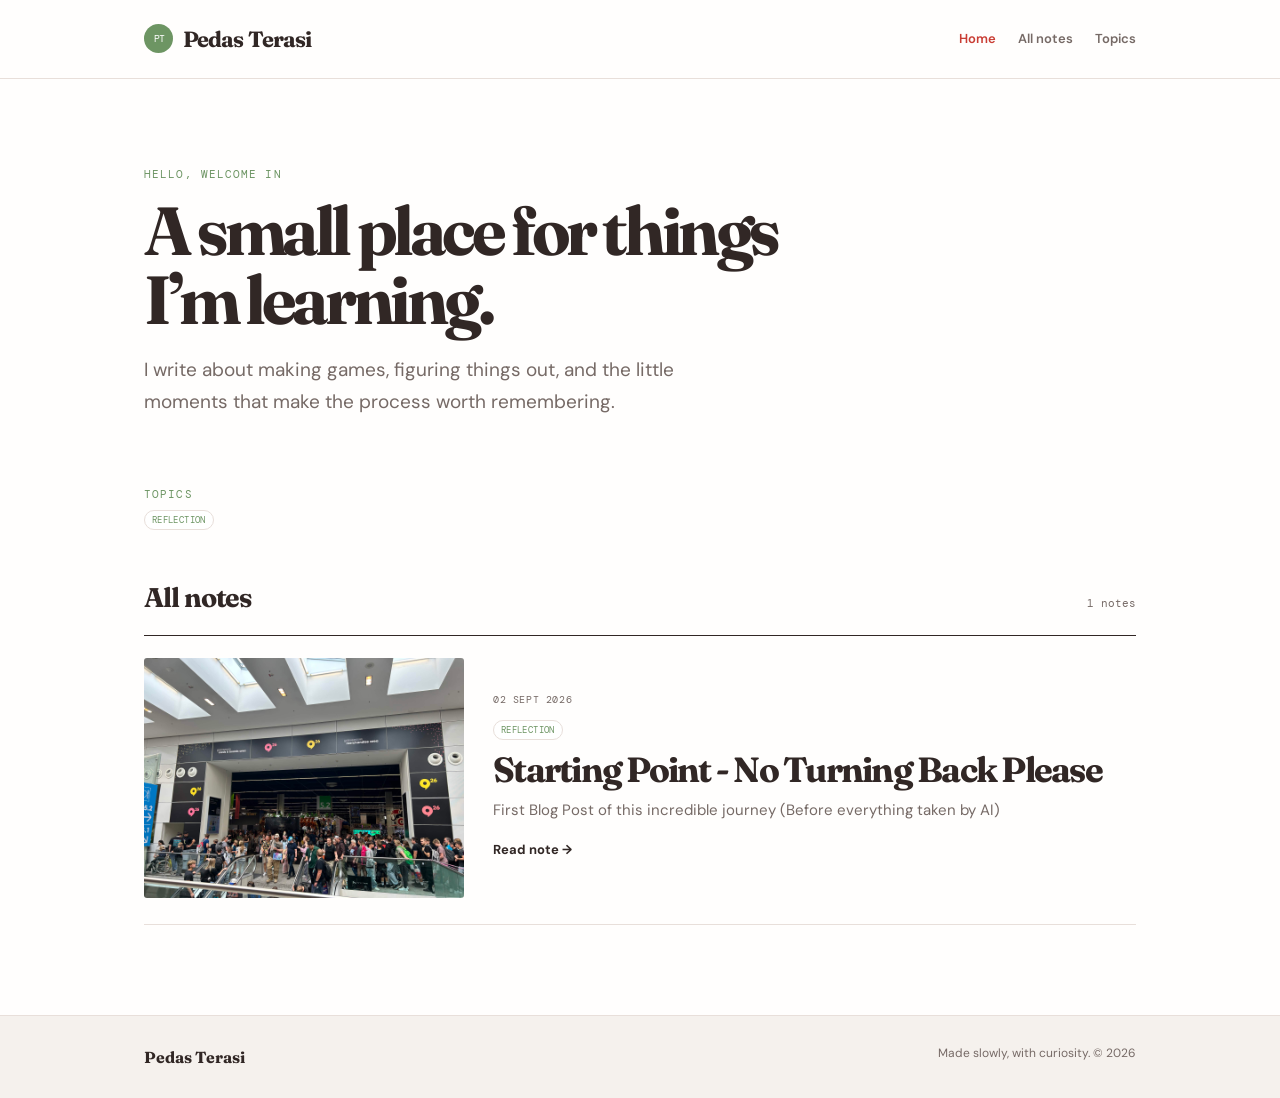
==== index.html @ a5ec2620 "First update" ====
<!doctype html><html lang="en"><head><meta charset="UTF-8"><meta name="viewport" content="width=device-width,initial-scale=1.0"><title>Notes on learning &amp; making — Pedas Terasi</title><link rel="preconnect" href="https://fonts.googleapis.com"><link rel="preconnect" href="https://fonts.gstatic.com" crossorigin><link href="https://fonts.googleapis.com/css2?family=DM+Mono:wght@400;500&family=DM+Sans:opsz,wght@9..40,400;9..40,500;9..40,600;9..40,700&family=Fraunces:opsz,wght@9..144,600;9..144,700&display=swap" rel="stylesheet"><link rel="stylesheet" href="style.css"></head><body><a class="skip-link" href="#notes">Skip to notes</a><header class="site-header"><div class="shell header-inner"><a class="brand" href="./"><span class="brand-mark">PT</span><span>Pedas Terasi</span></a><nav class="site-nav" aria-label="Main navigation"><a href="./" aria-current="page">Home</a><a href="#notes">All notes</a><a href="#topics">Topics</a></nav></div></header><main class="shell"><section class="welcome"><p class="eyebrow">Hello, welcome in</p><h1>A small place for things I’m learning.</h1><p>I write about making games, figuring things out, and the little moments that make the process worth remembering.</p></section><section class="topic-section" id="topics" aria-labelledby="topic-title"><p class="eyebrow" id="topic-title">Topics</p><div class="post-tags"><span>REFLECTION</span></div></section><section class="post-list" id="notes" aria-labelledby="recent-title"><div class="list-heading"><h2 id="recent-title">All notes</h2><span>1 notes</span></div><article class="post-card featured"><a class="post-cover is-image" href="posts/starting-point-no-turning-back-please.html"><img src="images/1.jpg" alt="Gamescom Crowd"></a><div class="post-copy"><p class="post-meta"><time datetime="2026-09-02">02 Sept 2026</time></p><div class="post-tags "><span>REFLECTION</span></div><h3><a href="posts/starting-point-no-turning-back-please.html">Starting Point - No Turning Back Please</a></h3><p>First Blog Post of this incredible journey (Before everything taken by AI)</p><a class="read-link" href="posts/starting-point-no-turning-back-please.html">Read note <span>→</span></a></div></article></section></main><footer class="site-footer"><div class="shell footer-inner"><p>Pedas Terasi</p><p>Made slowly, with curiosity. © 2026</p></div></footer></body></html>
---- style.css ----
:root {
    --ink: #312725;
    --soft: #766a66;
    --paper: #fffefd;
    --paper-dark: #f5f1ed;
    --leaf: #6d9563;
    --peach: #c93d34;
    --yellow: #eee3d6;
    --line: #e8dfda;
    --serif: "Fraunces",Georgia,serif;
    --sans: "DM Sans",Arial,sans-serif;
    --mono: "DM Mono",monospace
}

* {
    box-sizing: border-box
}

html {
    scroll-behavior: smooth
}

body {
    margin: 0;
    background: var(--paper);
    color: var(--ink);
    font-family: var(--sans);
    font-size: 16px;
    line-height: 1.65
}

.shell {
    width: min(1040px,100%);
    margin: 0 auto;
    padding-inline: 24px
}

a {
    color: inherit
}

.site-header {
    border-bottom: 1px solid var(--line)
}

.header-inner {
    min-height: 78px;
    display: flex;
    align-items: center;
    justify-content: space-between;
    gap: 22px
}

.brand {
    display: flex;
    align-items: center;
    gap: 10px;
    font-family: var(--serif);
    font-size: 22px;
    font-weight: 700;
    letter-spacing: -.04em;
    text-decoration: none
}

.brand-mark {
    display: grid;
    place-items: center;
    width: 29px;
    height: 29px;
    border-radius: 50%;
    background: var(--leaf);
    color: #fff;
    font: 10px var(--mono);
    letter-spacing: -.1em
}

.header-note {
    margin: 0;
    color: var(--soft);
    font-size: 13px
}

.welcome {
    max-width: 700px;
    padding: 88px 0 70px
}

.eyebrow {
    margin: 0 0 15px;
    color: var(--leaf);
    font: 11px var(--mono);
    letter-spacing: .1em;
    text-transform: uppercase
}

.welcome h1 {
    margin: 0 0 21px;
    font-family: var(--serif);
    font-size: clamp(40px,6.6vw,68px);
    font-weight: 700;
    letter-spacing: -.065em;
    line-height: 1.01
}

.welcome > p:last-child {
    max-width: 560px;
    margin: 0;
    color: var(--soft);
    font-size: 19px
}

.post-list {
    padding-bottom: 90px
}

.list-heading {
    display: flex;
    align-items: baseline;
    justify-content: space-between;
    margin-bottom: 22px;
    padding-bottom: 14px;
    border-bottom: 1px solid var(--ink)
}

    .list-heading h2 {
        margin: 0;
        font-family: var(--serif);
        font-size: 27px;
        letter-spacing: -.04em
    }

    .list-heading span {
        color: var(--soft);
        font: 11px var(--mono)
    }

.post-card {
    display: grid;
    grid-template-columns: 220px 1fr;
    gap: 29px;
    padding: 26px 0;
    border-bottom: 1px solid var(--line)
}

    .post-card.featured {
        grid-template-columns: 320px 1fr;
        padding-top: 0
    }

.post-cover {
    position: relative;
    display: block;
    min-height: 145px;
    overflow: hidden;
    border-radius: 3px;
    text-decoration: none
}

.post-card.featured .post-cover {
    min-height: 205px
}

.post-cover::before, .post-cover::after {
    position: absolute;
    content: ""
}

.cover-one {
    background: #edf3e9
}

    .cover-one::before {
        top: 28px;
        left: 50%;
        width: 100px;
        height: 100px;
        border-radius: 50%;
        background: var(--peach);
        transform: translateX(-50%)
    }

    .cover-one::after {
        right: -20px;
        bottom: -35px;
        left: -20px;
        height: 105px;
        border-radius: 50% 50% 0 0;
        background: var(--leaf);
        transform: rotate(-4deg)
    }

.cover-two {
    background: #f8e8e4
}

    .cover-two::before {
        top: 28px;
        left: 34px;
        width: 150px;
        height: 95px;
        border: 2px solid var(--ink);
        border-radius: 4px;
        background: var(--paper);
        box-shadow: 8px 8px 0 rgba(40,58,53,.2);
        transform: rotate(-5deg)
    }

    .cover-two::after {
        top: 53px;
        left: 62px;
        width: 96px;
        height: 4px;
        background: var(--peach);
        box-shadow: 0 17px 0 var(--leaf),0 34px 0 var(--yellow)
    }

.cover-three {
    background: #f2d5cf
}

    .cover-three::before {
        bottom: -22px;
        left: 23px;
        width: 74px;
        height: 145px;
        border: 3px solid var(--ink);
        border-radius: 46px 46px 0 0;
        background: #fffefd;
        transform: rotate(22deg)
    }

    .cover-three::after {
        right: 34px;
        bottom: 37px;
        width: 49px;
        height: 49px;
        border: 3px solid var(--ink);
        border-radius: 50%;
        background: var(--yellow);
        box-shadow: -83px -49px 0 -16px var(--leaf)
    }

.cover-four {
    background: #e5eee0
}

    .cover-four::before {
        top: 26px;
        left: 50%;
        width: 90px;
        height: 90px;
        border: 3px solid var(--ink);
        border-radius: 50%;
        background: var(--paper);
        transform: translateX(-50%)
    }

    .cover-four::after {
        top: 68px;
        left: 50%;
        width: 72px;
        height: 3px;
        background: var(--ink);
        box-shadow: 0 13px 0 var(--ink);
        transform: translateX(-50%)
    }

.post-copy {
    align-self: center
}

.post-meta {
    margin: 0 0 8px;
    color: var(--soft);
    font: 10px var(--mono);
    letter-spacing: .06em;
    text-transform: uppercase
}

    .post-meta span {
        margin: 0 5px;
        color: var(--peach)
    }

.post-copy h3 {
    max-width: 610px;
    margin: 0 0 10px;
    font-family: var(--serif);
    font-size: clamp(25px,3vw,35px);
    letter-spacing: -.05em;
    line-height: 1.07
}

    .post-copy h3 a {
        text-decoration: none
    }

        .post-copy h3 a:hover {
            color: var(--leaf)
        }

.post-copy > p:not(.post-meta) {
    max-width: 600px;
    margin: 0 0 13px;
    color: var(--soft);
    font-size: 15px
}

.read-link {
    font-size: 13px;
    font-weight: 700;
    text-decoration: none
}

    .read-link span {
        display: inline-block;
        transition: transform .2s
    }

    .read-link:hover span {
        transform: translateX(4px)
    }

.site-footer {
    padding: 28px 0;
    border-top: 1px solid var(--line);
    background: var(--paper-dark)
}

.footer-inner {
    display: flex;
    justify-content: space-between;
    gap: 20px;
    color: var(--soft);
    font-size: 12px
}

    .footer-inner p {
        margin: 0
    }

        .footer-inner p:first-child {
            color: var(--ink);
            font-family: var(--serif);
            font-size: 16px;
            font-weight: 700
        }
/* Simple reading pages */ .post-page .site-header {
    background: var(--paper)
}

.post-header {
    max-width: 760px;
    padding: 82px 24px 48px
}

    .post-header h1 {
        margin: 0 0 20px;
        font-family: var(--serif);
        font-size: clamp(45px,6vw,70px);
        letter-spacing: -.065em;
        line-height: 1.02
    }

.post-meta {
    margin-bottom: 16px
}

.post-deck {
    max-width: 620px;
    margin: 0;
    color: var(--soft);
    font-size: 20px;
    line-height: 1.55
}

.article {
    width: min(720px,100%);
    margin: 0 auto;
    padding: 0 24px 90px;
    font-size: 18px
}

    .article p {
        margin: 0 0 24px
    }

    .article h2 {
        margin: 51px 0 15px;
        font-family: var(--serif);
        font-size: 36px;
        letter-spacing: -.05em;
        line-height: 1.1
    }

    .article blockquote {
        margin: 34px 0;
        padding: 20px 24px;
        border-left: 3px solid var(--peach);
        background: var(--paper-dark);
        font-family: var(--serif);
        font-size: 23px;
        font-weight: 600;
        line-height: 1.35
    }

        .article blockquote p {
            margin: 0
        }

    .article ul {
        padding-left: 22px;
        margin-bottom: 25px
    }

    .article li {
        margin: 7px 0
    }

.back-link {
    display: inline-block;
    margin-top: 35px;
    font-size: 14px;
    font-weight: 700
}

.unity-demo {
    margin: 38px 0;
    padding: 14px;
    border: 1px solid var(--line);
    background: var(--paper-dark)
}

    .unity-demo iframe {
        display: block;
        width: 100%;
        height: 340px;
        border: 0
    }

    .unity-demo figcaption {
        padding: 10px 2px 0;
        color: var(--soft);
        font-size: 12px
    }

.skip-link {
    position: absolute;
    left: -999px
}

    .skip-link:focus {
        top: 10px;
        left: 10px;
        z-index: 3;
        padding: 8px;
        background: var(--yellow)
    }

@media(max-width:650px) {
    .shell {
        padding-inline: 18px
    }

    .header-inner {
        min-height: 68px
    }

    .header-note {
        display: none
    }

    .welcome {
        padding: 61px 0 52px
    }

        .welcome > p:last-child {
            font-size: 17px
        }

    .post-card, .post-card.featured {
        grid-template-columns: 1fr;
        gap: 18px;
        padding: 24px 0
    }

        .post-card.featured .post-cover, .post-cover {
            min-height: 185px
        }

    .post-copy h3 {
        font-size: 29px
    }

    .footer-inner {
        flex-direction: column;
        gap: 7px
    }

    .post-header {
        padding: 58px 18px 38px
    }

    .article {
        padding-inline: 18px;
        font-size: 17px
    }

        .article h2 {
            font-size: 32px
        }

    .unity-demo iframe {
        height: 270px
    }
}

.article-link {
    margin: 30px 0 !important
}

    .article-link a {
        display: inline-block;
        padding: 10px 14px;
        border: 1px solid var(--ink);
        background: #fff;
        text-decoration: none;
        font-size: 14px;
        font-weight: 700;
        box-shadow: 3px 3px 0 var(--peach)
    }

        .article-link a:hover {
            transform: translate(2px,2px);
            box-shadow: 1px 1px 0 var(--peach)
        }

.post-tags {
    display: flex;
    flex-wrap: wrap;
    gap: 6px;
    margin: -2px 0 11px
}

    .post-tags span {
        padding: 3px 7px;
        border: 1px solid var(--line);
        border-radius: 999px;
        background: #fff;
        color: var(--leaf);
        font: 9px var(--mono);
        letter-spacing: .04em;
        text-transform: uppercase
    }

.post-header-tags {
    margin: -5px 0 18px
}

    .post-header-tags span {
        padding: 4px 9px;
        font-size: 10px
    }

.site-header {
    position: sticky;
    z-index: 5;
    top: 0;
    background: rgba(255,254,253,.94);
    backdrop-filter: blur(12px)
}

.site-nav {
    display: flex;
    align-items: center;
    gap: 22px
}

    .site-nav a {
        color: var(--soft);
        font-size: 13px;
        font-weight: 600;
        text-decoration: none
    }

        .site-nav a:hover, .site-nav a[aria-current="page"] {
            color: var(--peach)
        }

.topic-section {
    padding: 0 0 35px
}

    .topic-section .eyebrow {
        margin-bottom: 11px
    }

.topic-filters {
    display: flex;
    flex-wrap: wrap;
    gap: 8px
}

    .topic-filters button {
        padding: 7px 11px;
        border: 1px solid var(--line);
        border-radius: 999px;
        background: transparent;
        color: var(--soft);
        font: 11px var(--sans);
        font-weight: 600;
        cursor: pointer;
        transition: background .2s,color .2s,border-color .2s
    }

        .topic-filters button:hover {
            border-color: var(--peach);
            color: var(--peach)
        }

        .topic-filters button.is-active {
            border-color: var(--peach);
            background: var(--peach);
            color: #fff
        }

.empty-state {
    padding: 25px 0;
    color: var(--soft)
}

.post-navigation {
    display: grid;
    grid-template-columns: 1fr 1fr;
    gap: 16px;
    margin-top: 45px;
    padding-top: 23px;
    border-top: 1px solid var(--line)
}

    .post-navigation a {
        display: block;
        font-family: var(--serif);
        font-size: 19px;
        font-weight: 700;
        line-height: 1.2;
        text-decoration: none
    }

        .post-navigation a:last-child {
            text-align: right
        }

        .post-navigation a:hover {
            color: var(--peach)
        }

        .post-navigation a span {
            display: block;
            margin-bottom: 6px;
            color: var(--soft);
            font: 10px var(--mono);
            letter-spacing: .06em;
            text-transform: uppercase
        }

.nav-placeholder {
    display: block
}

@media(max-width:650px) {
    .site-nav {
        gap: 14px
    }

        .site-nav a {
            font-size: 12px
        }

    .post-navigation {
        gap: 10px
    }

        .post-navigation a {
            font-size: 16px
        }
}

.post-cover.is-image {
    background: var(--paper-dark)
}

    .post-cover.is-image::before, .post-cover.is-image::after {
        display: none
    }

    .post-cover.is-image img {
        display: block;
        width: 100%;
        height: 100%;
        object-fit: cover;
        transition: transform .35s ease
    }

    .post-cover.is-image:hover img {
        transform: scale(1.04)
    }

.maker-shell {
    padding-top: 65px;
    padding-bottom: 85px
}

.maker-intro {
    max-width: 690px;
    margin-bottom: 43px
}

    .maker-intro h1 {
        margin: 0 0 15px;
        font-family: var(--serif);
        font-size: clamp(43px,5.8vw,68px);
        letter-spacing: -.065em;
        line-height: 1
    }

    .maker-intro > p:last-child {
        margin: 0;
        color: var(--soft);
        font-size: 17px
    }

    .maker-intro code, .maker-output code {
        font-family: var(--mono);
        font-size: .8em
    }

.maker-layout {
    display: grid;
    grid-template-columns: minmax(0,1fr) minmax(300px,.75fr);
    gap: 36px;
    align-items: start
}

.maker-form {
    display: grid;
    gap: 19px
}

    .maker-form label {
        display: grid;
        gap: 6px;
        color: var(--ink);
        font-size: 14px;
        font-weight: 700
    }

        .maker-form label small {
            color: var(--soft);
            font-size: 11px;
            font-weight: 400;
            line-height: 1.45
        }

    .maker-form input, .maker-form textarea, .maker-form select {
        width: 100%;
        padding: 10px 11px;
        border: 1px solid var(--line);
        border-radius: 2px;
        background: #fff;
        color: var(--ink);
        font: 14px var(--sans);
        font-weight: 400
    }

    .maker-form textarea {
        resize: vertical;
        line-height: 1.55
    }

        .maker-form input:focus, .maker-form textarea:focus, .maker-form select:focus {
            border-color: var(--peach);
            outline: 2px solid rgba(201,61,52,.16)
        }

.form-row {
    display: grid;
    grid-template-columns: 1fr 1fr;
    gap: 15px
}

.optional-fields {
    border-top: 1px solid var(--line);
    border-bottom: 1px solid var(--line);
    color: var(--soft)
}

    .optional-fields summary {
        padding: 12px 0;
        cursor: pointer;
        font-size: 13px;
        font-weight: 700
    }

.details-content {
    display: grid;
    gap: 14px;
    padding: 3px 0 17px
}

.generate-button, .copy-button {
    border: 1px solid var(--ink);
    border-radius: 2px;
    background: var(--peach);
    color: #fff;
    font: 14px var(--sans);
    font-weight: 700;
    cursor: pointer
}

.generate-button {
    justify-self: start;
    padding: 11px 15px;
    box-shadow: 3px 3px 0 var(--ink)
}

    .generate-button:hover {
        transform: translate(2px,2px);
        box-shadow: 1px 1px 0 var(--ink)
    }

.maker-output {
    position: sticky;
    top: 98px;
    padding: 20px;
    border: 1px solid var(--line);
    background: var(--paper-dark)
}

.output-heading {
    display: flex;
    align-items: flex-start;
    justify-content: space-between;
    gap: 12px
}

    .output-heading .eyebrow {
        margin-bottom: 4px
    }

    .output-heading p:last-child {
        margin: 0;
        color: var(--soft);
        font-size: 12px
    }

.copy-button {
    padding: 7px 10px;
    background: var(--leaf);
    font-size: 12px
}

    .copy-button:disabled {
        cursor: not-allowed;
        opacity: .45
    }

.maker-output textarea {
    width: 100%;
    min-height: 490px;
    margin-top: 17px;
    padding: 13px;
    border: 1px solid var(--line);
    background: #fff;
    color: var(--ink);
    font: 11px/1.55 var(--mono);
    resize: vertical
}

.copy-note {
    min-height: 18px;
    margin: 10px 0 0;
    color: var(--soft);
    font-size: 12px;
    line-height: 1.4
}

@media(max-width:800px) {
    .maker-layout {
        grid-template-columns: 1fr
    }

    .maker-output {
        position: static
    }

        .maker-output textarea {
            min-height: 350px
        }
}

@media(max-width:500px) {
    .site-nav .write-link {
        display: none
    }

    .form-row {
        grid-template-columns: 1fr
    }

    .maker-shell {
        padding-top: 49px
    }

    .maker-output {
        padding: 15px
    }
}

.manage-posts {
    grid-column: 1/-1;
    margin-top: 8px;
    padding-top: 32px;
    border-top: 1px solid var(--line)
}

.manage-heading {
    display: flex;
    align-items: end;
    justify-content: space-between;
    gap: 20px;
    margin-bottom: 18px
}

    .manage-heading h2 {
        margin: 0;
        font-family: var(--serif);
        font-size: 28px;
        letter-spacing: -.045em;
        line-height: 1
    }

    .manage-heading .eyebrow {
        margin-bottom: 7px
    }

.manage-item {
    display: flex;
    align-items: center;
    justify-content: space-between;
    gap: 20px;
    padding: 15px 0;
    border-top: 1px solid var(--line)
}

    .manage-item:last-child {
        border-bottom: 1px solid var(--line)
    }

    .manage-item .post-meta {
        margin-bottom: 4px
    }

    .manage-item h3 {
        margin: 0 0 6px;
        font-family: var(--serif);
        font-size: 20px;
        letter-spacing: -.035em;
        line-height: 1.15
    }

    .manage-item .post-tags {
        margin: 0
    }

.manage-item-actions {
    display: flex;
    gap: 8px;
    flex-shrink: 0
}

    .manage-item-actions button, .reset-button, .cancel-button, .download-button {
        padding: 7px 9px;
        border: 1px solid var(--line);
        border-radius: 2px;
        background: #fff;
        color: var(--ink);
        font: 12px var(--sans);
        font-weight: 700;
        cursor: pointer
    }

        .manage-item-actions button:hover, .cancel-button:hover {
            border-color: var(--leaf);
            color: var(--leaf)
        }

        .manage-item-actions button[data-delete]:hover, .reset-button:hover {
            border-color: var(--peach);
            color: var(--peach)
        }

.reset-button {
    font-size: 11px
}

.output-buttons {
    display: flex;
    gap: 7px
}

.download-button {
    background: var(--peach);
    border-color: var(--peach);
    color: #fff
}

.maker-actions {
    display: flex;
    align-items: center;
    gap: 12px
}

@media(max-width:650px) {
    .manage-heading {
        align-items: flex-start;
        flex-direction: column
    }

    .manage-item {
        align-items: flex-start;
        flex-direction: column
    }

    .manage-item-actions {
        width: 100%
    }

        .manage-item-actions button {
            flex: 1
        }
}

@media(min-width:801px) {
    .maker-form {
        grid-column: 1;
        grid-row: 1
    }

    .maker-output {
        grid-column: 2;
        grid-row: 1
    }

    .manage-posts {
        grid-column: 1/-1;
        grid-row: 2
    }
}

.post-picker-row {
    display: flex;
    align-items: end;
    gap: 12px;
    padding: 13px;
    border: 1px solid var(--line);
    background: var(--paper-dark)
}

    .post-picker-row > label {
        flex: 1
    }

.delete-current-button {
    padding: 9px 10px;
    border: 1px solid var(--peach);
    border-radius: 2px;
    background: #fff;
    color: var(--peach);
    font: 12px var(--sans);
    font-weight: 700;
    cursor: pointer;
    white-space: nowrap
}

    .delete-current-button:hover {
        background: var(--peach);
        color: #fff
    }

@media(max-width:500px) {
    .post-picker-row {
        align-items: stretch;
        flex-direction: column
    }

    .delete-current-button {
        width: 100%
    }
}

.body-block-help {
    display: grid;
    gap: 5px;
    padding: 13px 14px;
    border-left: 3px solid var(--leaf);
    background: var(--paper-dark);
    color: var(--soft);
    font-size: 12px;
    line-height: 1.45
}

    .body-block-help strong {
        color: var(--ink)
    }

    .body-block-help code {
        font: 11px var(--mono);
        color: var(--ink)
    }

.article-image {
    margin: 35px 0
}

    .article-image img {
        display: block;
        width: 100%;
        max-height: 600px;
        object-fit: cover;
        border-radius: 2px
    }

    .article-image figcaption {
        margin-top: 8px;
        color: var(--soft);
        font-size: 12px;
        line-height: 1.45
    }

.build-button {
    padding: 7px 10px;
    border: 1px solid var(--ink);
    border-radius: 2px;
    background: var(--ink);
    color: #fff;
    font: 12px var(--sans);
    font-weight: 700;
    cursor: pointer
}

    .build-button:disabled {
        opacity: .5;
        cursor: not-allowed
    }

.build-note {
    margin: 12px 0 0;
    color: var(--soft);
    font-size: 11px;
    line-height: 1.45
}

/* Keep every post title aligned with its reading column */
.post-header {
    width: min(720px,100%);
    max-width: none;
    margin: 0 auto;
    padding: 82px 24px 48px
}

@media(max-width:650px) {
    .post-header {
        padding: 58px 18px 38px
    }
}
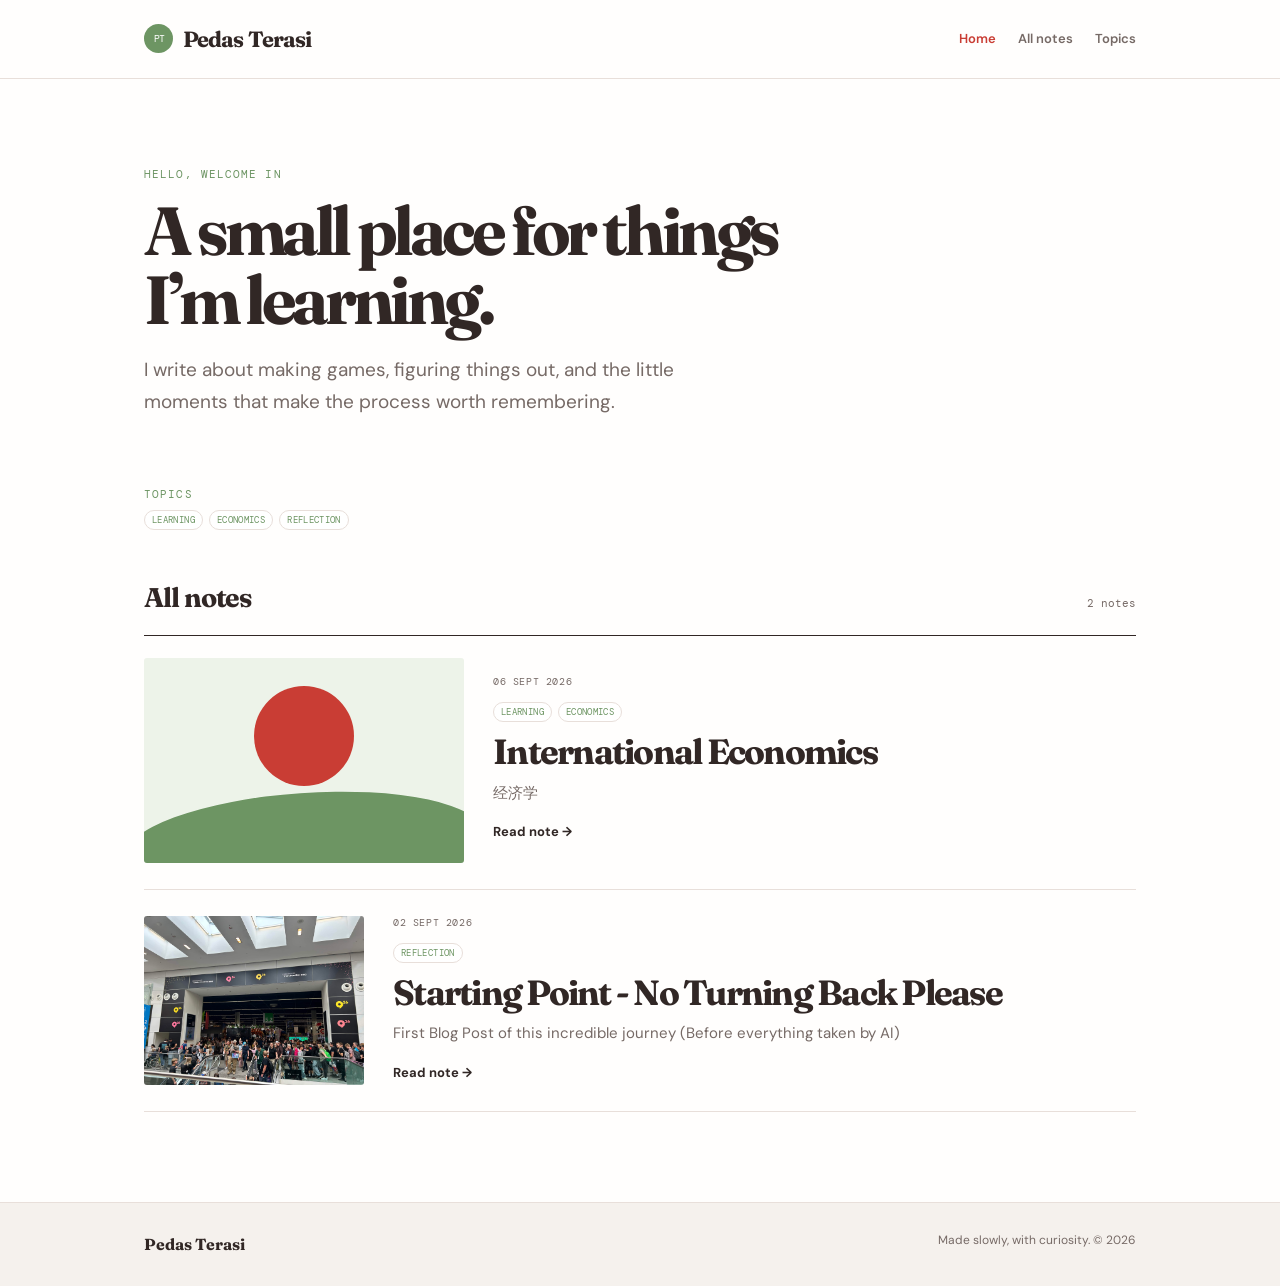
==== commit db378d90: "Second Update" ====
--- a/index.html
+++ b/index.html
@@ -1 +1 @@
-<!doctype html><html lang="en"><head><meta charset="UTF-8"><meta name="viewport" content="width=device-width,initial-scale=1.0"><title>Notes on learning &amp; making — Pedas Terasi</title><link rel="preconnect" href="https://fonts.googleapis.com"><link rel="preconnect" href="https://fonts.gstatic.com" crossorigin><link href="https://fonts.googleapis.com/css2?family=DM+Mono:wght@400;500&family=DM+Sans:opsz,wght@9..40,400;9..40,500;9..40,600;9..40,700&family=Fraunces:opsz,wght@9..144,600;9..144,700&display=swap" rel="stylesheet"><link rel="stylesheet" href="style.css"></head><body><a class="skip-link" href="#notes">Skip to notes</a><header class="site-header"><div class="shell header-inner"><a class="brand" href="./"><span class="brand-mark">PT</span><span>Pedas Terasi</span></a><nav class="site-nav" aria-label="Main navigation"><a href="./" aria-current="page">Home</a><a href="#notes">All notes</a><a href="#topics">Topics</a></nav></div></header><main class="shell"><section class="welcome"><p class="eyebrow">Hello, welcome in</p><h1>A small place for things I’m learning.</h1><p>I write about making games, figuring things out, and the little moments that make the process worth remembering.</p></section><section class="topic-section" id="topics" aria-labelledby="topic-title"><p class="eyebrow" id="topic-title">Topics</p><div class="post-tags"><span>REFLECTION</span></div></section><section class="post-list" id="notes" aria-labelledby="recent-title"><div class="list-heading"><h2 id="recent-title">All notes</h2><span>1 notes</span></div><article class="post-card featured"><a class="post-cover is-image" href="posts/starting-point-no-turning-back-please.html"><img src="images/1.jpg" alt="Gamescom Crowd"></a><div class="post-copy"><p class="post-meta"><time datetime="2026-09-02">02 Sept 2026</time></p><div class="post-tags "><span>REFLECTION</span></div><h3><a href="posts/starting-point-no-turning-back-please.html">Starting Point - No Turning Back Please</a></h3><p>First Blog Post of this incredible journey (Before everything taken by AI)</p><a class="read-link" href="posts/starting-point-no-turning-back-please.html">Read note <span>→</span></a></div></article></section></main><footer class="site-footer"><div class="shell footer-inner"><p>Pedas Terasi</p><p>Made slowly, with curiosity. © 2026</p></div></footer></body></html>+<!doctype html><html lang="en"><head><meta charset="UTF-8"><meta name="viewport" content="width=device-width,initial-scale=1.0"><title>Notes on learning &amp; making — Pedas Terasi</title><link rel="preconnect" href="https://fonts.googleapis.com"><link rel="preconnect" href="https://fonts.gstatic.com" crossorigin><link href="https://fonts.googleapis.com/css2?family=DM+Mono:wght@400;500&family=DM+Sans:opsz,wght@9..40,400;9..40,500;9..40,600;9..40,700&family=Fraunces:opsz,wght@9..144,600;9..144,700&display=swap" rel="stylesheet"><link rel="stylesheet" href="style.css"></head><body><a class="skip-link" href="#notes">Skip to notes</a><header class="site-header"><div class="shell header-inner"><a class="brand" href="./"><span class="brand-mark">PT</span><span>Pedas Terasi</span></a><nav class="site-nav" aria-label="Main navigation"><a href="./" aria-current="page">Home</a><a href="#notes">All notes</a><a href="#topics">Topics</a></nav></div></header><main class="shell"><section class="welcome"><p class="eyebrow">Hello, welcome in</p><h1>A small place for things I’m learning.</h1><p>I write about making games, figuring things out, and the little moments that make the process worth remembering.</p></section><section class="topic-section" id="topics" aria-labelledby="topic-title"><p class="eyebrow" id="topic-title">Topics</p><div class="post-tags"><span>Learning</span><span>Economics</span><span>REFLECTION</span></div></section><section class="post-list" id="notes" aria-labelledby="recent-title"><div class="list-heading"><h2 id="recent-title">All notes</h2><span>2 notes</span></div><article class="post-card featured"><a class="post-cover cover-one" href="posts/international-economics.html" aria-label="Read International Economics"></a><div class="post-copy"><p class="post-meta"><time datetime="2026-09-06">06 Sept 2026</time></p><div class="post-tags "><span>Learning</span><span>Economics</span></div><h3><a href="posts/international-economics.html">International Economics</a></h3><p>经济学</p><a class="read-link" href="posts/international-economics.html">Read note <span>→</span></a></div></article><article class="post-card"><a class="post-cover is-image" href="posts/starting-point-no-turning-back-please.html"><img src="images/1.jpg" alt="Gamescom Crowd"></a><div class="post-copy"><p class="post-meta"><time datetime="2026-09-02">02 Sept 2026</time></p><div class="post-tags "><span>REFLECTION</span></div><h3><a href="posts/starting-point-no-turning-back-please.html">Starting Point - No Turning Back Please</a></h3><p>First Blog Post of this incredible journey (Before everything taken by AI)</p><a class="read-link" href="posts/starting-point-no-turning-back-please.html">Read note <span>→</span></a></div></article></section></main><footer class="site-footer"><div class="shell footer-inner"><p>Pedas Terasi</p><p>Made slowly, with curiosity. © 2026</p></div></footer></body></html>
